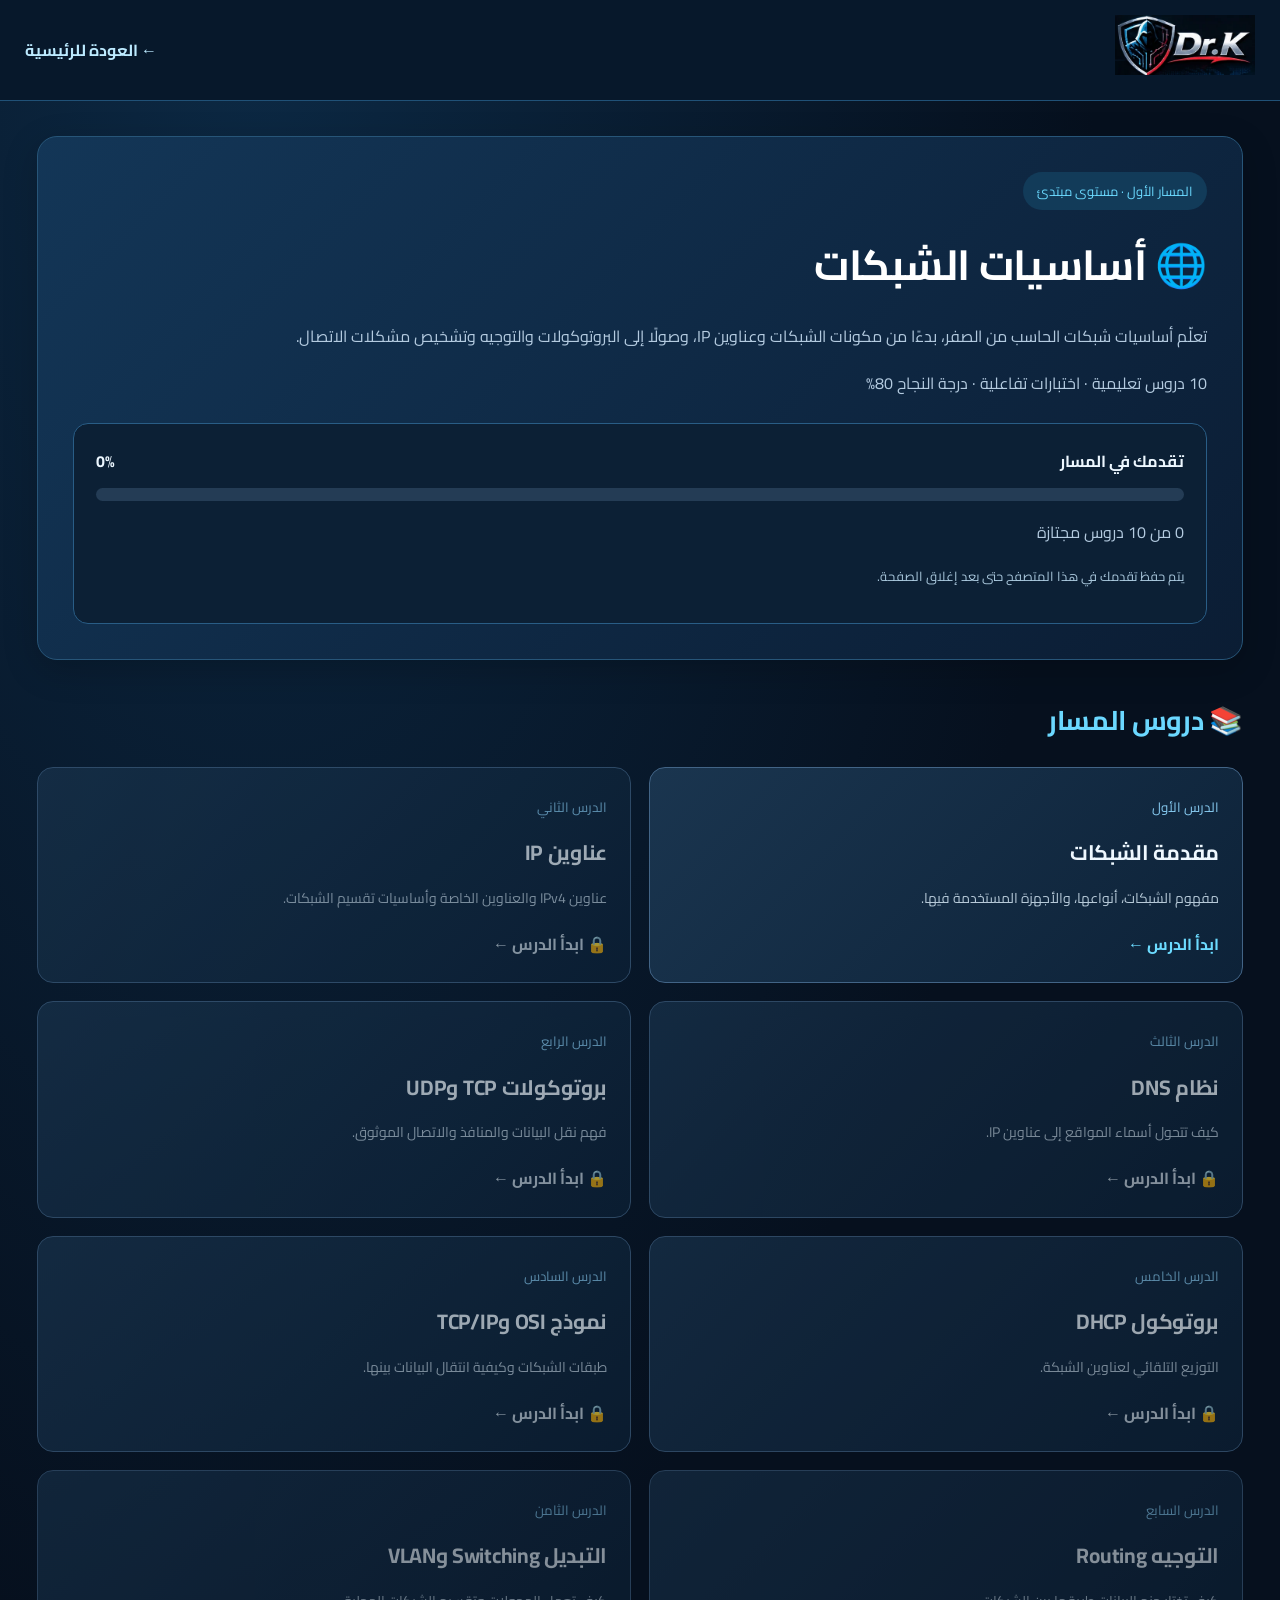
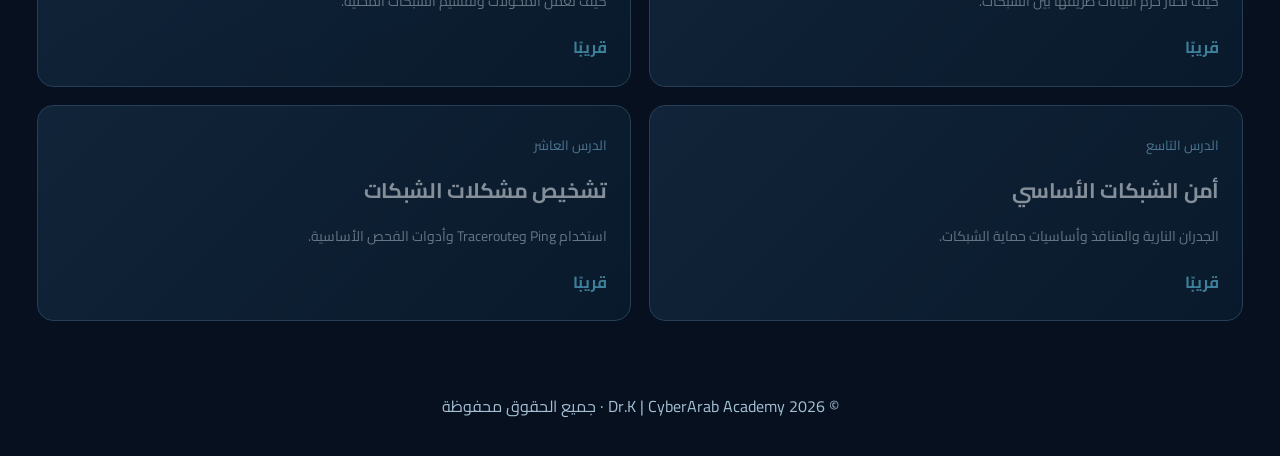
==== network-course.html @ d5e662fe "Create network-course.html" ====
<!doctype html>
<html lang="ar" dir="rtl">
<head>
  <meta charset="utf-8">
  <meta name="viewport" content="width=device-width,initial-scale=1">
  <meta name="description" content="مسار أساسيات الشبكات في أكاديمية سايبر عرب">
  <title>أساسيات الشبكات | CyberArab Academy</title>
  <link rel="stylesheet" href="theme.css">

  <style>
    * { box-sizing: border-box; }

    body {
      margin: 0;
      background: #071323;
      color: #eef8ff;
      font-family: Tahoma, Arial, sans-serif;
    }

    .course-header {
      display: flex;
      align-items: center;
      justify-content: space-between;
      flex-wrap: wrap;
      gap: 15px;
      max-width: 1450px;
      margin: auto;
      padding: 15px 25px;
      border-bottom: 1px solid #164a70;
    }

    .course-header img {
      width: 140px;
      height: auto;
    }

    .course-header a {
      color: #bceaff;
      text-decoration: none;
      font-weight: bold;
    }

    .container {
      max-width: 1250px;
      margin: 35px auto;
      padding: 0 22px;
    }

    .hero {
      padding: 35px;
      border: 1px solid #295d86;
      border-radius: 20px;
      background: linear-gradient(140deg,#0e2944,#071a2e);
    }

    .hero h1 {
      margin: 0 0 12px;
      font-size: clamp(28px,4vw,42px);
      color: #fff;
    }

    .hero p {
      color: #b4cbe0;
      line-height: 1.9;
    }

    .course-tag {
      display: inline-block;
      padding: 7px 14px;
      margin-bottom: 15px;
      background: #123b59;
      border-radius: 20px;
      color: #6bdaff;
      font-size: 13px;
    }

    .progress-panel {
      margin-top: 25px;
      padding: 22px;
      background: #0c2035;
      border: 1px solid #295d86;
      border-radius: 15px;
    }

    .progress-top {
      display: flex;
      justify-content: space-between;
      gap: 10px;
      flex-wrap: wrap;
      margin-bottom: 12px;
    }

    .progress-track {
      height: 13px;
      background: #243c55;
      border-radius: 20px;
      overflow: hidden;
    }

    .progress-fill {
      height: 100%;
      width: 0;
      background: linear-gradient(90deg,#067dce,#17d6ff);
      transition: width .3s;
    }

    .section-title {
      margin: 35px 0 20px;
      font-size: 27px;
    }

    .lessons {
      display: grid;
      grid-template-columns: repeat(2,minmax(0,1fr));
      gap: 18px;
    }

    .lesson-card {
      display: block;
      min-height: 185px;
      padding: 23px;
      text-decoration: none;
      color: #eef8ff;
      background: linear-gradient(135deg,#1a354f,#0d2238);
      border: 1px solid #426486;
      border-radius: 16px;
      transition: transform .2s,border-color .2s;
    }

    .lesson-card:hover {
      transform: translateY(-4px);
      border-color: #12c9ff;
    }

    .lesson-card small {
      color: #86c9ef;
    }

    .lesson-card h3 {
      margin: 12px 0;
      font-size: 21px;
    }

    .lesson-card p {
      color: #b6c9d8;
      line-height: 1.7;
      font-size: 14px;
    }

    .lesson-status {
      display: block;
      margin-top: 18px;
      color: #6cdbff;
      font-weight: bold;
    }

    .lesson-card.locked {
      opacity: .65;
      cursor: not-allowed;
    }

    .lesson-card.locked .lesson-status {
      color: #c6d4df;
    }

    .lesson-card.locked .lesson-status::before {
      content: "🔒 ";
    }

    .lesson-card.coming-soon {
      opacity: .55;
      cursor: not-allowed;
    }

    .footer {
      text-align: center;
      padding: 35px;
      color: #a4bfd4;
    }

    @media(max-width:700px) {
      .lessons {
        grid-template-columns: 1fr;
      }

      .hero {
        padding: 22px;
      }

      .container {
        margin-top: 20px;
      }
    }
  </style>
</head>

<body>

<header class="course-header">
  <a href="index.html">
    <img src="drk-logo.webp" alt="شعار الأكاديمية">
  </a>
  <a href="index.html">← العودة للرئيسية</a>
</header>

<main class="container">

  <section class="hero">
    <span class="course-tag">المسار الأول · مستوى مبتدئ</span>

    <h1>🌐 أساسيات الشبكات</h1>

    <p>
      تعلّم أساسيات شبكات الحاسب من الصفر،
      بدءًا من مكونات الشبكات وعناوين IP،
      وصولًا إلى البروتوكولات والتوجيه
      وتشخيص مشكلات الاتصال.
    </p>

    <p>10 دروس تعليمية · اختبارات تفاعلية · درجة النجاح 80%</p>

    <div class="progress-panel">
      <div class="progress-top">
        <strong>تقدمك في المسار</strong>
        <strong id="progress-percent">0%</strong>
      </div>

      <div class="progress-track">
        <div class="progress-fill" id="progress-fill"></div>
      </div>

      <p id="progress-count">0 من 10 دروس مجتازة</p>
      <p style="font-size:13px;color:#a9c7dc">
        يتم حفظ تقدمك في هذا المتصفح حتى بعد إغلاق الصفحة.
      </p>
    </div>
  </section>

  <h2 class="section-title">📚 دروس المسار</h2>

  <section class="lessons">

    <a class="lesson-card" data-lock="1" href="network-lesson.html">
      <small>الدرس الأول</small>
      <h3>مقدمة الشبكات</h3>
      <p>مفهوم الشبكات، أنواعها، والأجهزة المستخدمة فيها.</p>
      <span class="lesson-status">ابدأ الدرس ←</span>
    </a>

    <a class="lesson-card" data-lock="2" href="network-lesson-2.html">
      <small>الدرس الثاني</small>
      <h3>عناوين IP</h3>
      <p>عناوين IPv4 والعناوين الخاصة وأساسيات تقسيم الشبكات.</p>
      <span class="lesson-status">ابدأ الدرس ←</span>
    </a>

    <a class="lesson-card" data-lock="3" href="network-lesson-3.html">
      <small>الدرس الثالث</small>
      <h3>نظام DNS</h3>
      <p>كيف تتحول أسماء المواقع إلى عناوين IP.</p>
      <span class="lesson-status">ابدأ الدرس ←</span>
    </a>

    <a class="lesson-card" data-lock="4" href="network-lesson-4.html">
      <small>الدرس الرابع</small>
      <h3>بروتوكولات TCP وUDP</h3>
      <p>فهم نقل البيانات والمنافذ والاتصال الموثوق.</p>
      <span class="lesson-status">ابدأ الدرس ←</span>
    </a>

    <a class="lesson-card" data-lock="5" href="network-lesson-5.html">
      <small>الدرس الخامس</small>
      <h3>بروتوكول DHCP</h3>
      <p>التوزيع التلقائي لعناوين الشبكة.</p>
      <span class="lesson-status">ابدأ الدرس ←</span>
    </a>

    <a class="lesson-card" data-lock="6" href="network-lesson-6.html">
      <small>الدرس السادس</small>
      <h3>نموذج OSI وTCP/IP</h3>
      <p>طبقات الشبكات وكيفية انتقال البيانات بينها.</p>
      <span class="lesson-status">ابدأ الدرس ←</span>
    </a>

    <div class="lesson-card coming-soon">
      <small>الدرس السابع</small>
      <h3>التوجيه Routing</h3>
      <p>كيف تختار حزم البيانات طريقها بين الشبكات.</p>
      <span class="lesson-status">قريبًا</span>
    </div>

    <div class="lesson-card coming-soon">
      <small>الدرس الثامن</small>
      <h3>التبديل Switching وVLAN</h3>
      <p>كيف تعمل المحولات وتقسيم الشبكات المحلية.</p>
      <span class="lesson-status">قريبًا</span>
    </div>

    <div class="lesson-card coming-soon">
      <small>الدرس التاسع</small>
      <h3>أمن الشبكات الأساسي</h3>
      <p>الجدران النارية والمنافذ وأساسيات حماية الشبكات.</p>
      <span class="lesson-status">قريبًا</span>
    </div>

    <div class="lesson-card coming-soon">
      <small>الدرس العاشر</small>
      <h3>تشخيص مشكلات الشبكات</h3>
      <p>استخدام Ping وTraceroute وأدوات الفحص الأساسية.</p>
      <span class="lesson-status">قريبًا</span>
    </div>

  </section>

</main>

<footer class="footer">
  © 2026 Dr.K | CyberArab Academy · جميع الحقوق محفوظة
</footer>

<script src="academy.js" defer></script>

<script>
  document.addEventListener("DOMContentLoaded", () => {
    const totalLessons = 10;
    let completed = 0;

    for (let i = 1; i <= totalLessons; i++) {
      const saved = localStorage.getItem(
        "cyberarab_lesson" + i + "_score"
      );

      if (saved !== null && Number(saved) >= 16) {
        completed++;
      }
    }

    const percentage = Math.round(
      (completed / totalLessons) * 100
    );

    document.getElementById("progress-count").textContent =
      completed + " من " + totalLessons + " دروس مجتازة";

    document.getElementById("progress-percent").textContent =
      percentage + "%";

    document.getElementById("progress-fill").style.width =
      percentage + "%";
  });
</script>

</body>
</html>
---- theme.css ----
@import url('https://fonts.googleapis.com/css2?family=Cairo:wght@400;500;600;700;800;900&display=swap');
:root{--bg:#06101e;--panel:#0c2036;--panel2:#122d48;--text:#edf7ff;--muted:#a9c2da;--gold:#48caff;--accent:#12baff;--line:#285478;--green:#38e1ae}
*{box-sizing:border-box}html{scroll-behavior:smooth}body{background:radial-gradient(ellipse at 20% 0%,#0c2944 0%,#06101e 58%)!important;color:#edf7ff!important;font-family:'Cairo',Tahoma,Arial,sans-serif!important;line-height:1.9}a{color:#5dd6ff}a:hover{color:#fff}button,.btn,.start-btn{cursor:pointer;transition:transform .2s,box-shadow .2s}button:hover,.btn:hover,.start-btn:hover{transform:translateY(-2px);box-shadow:0 0 18px #0bbcff44}header{background:#07182b!important;border-bottom:1px solid #205177!important}header strong{color:#8cddff!important}h1,h2,h3{letter-spacing:-.3px}h2,.block h2,.unit h2{color:#6bd8ff!important}.hero,.block,.unit,.sidebar,.toc,.course,.diagram{border-color:#275578!important;box-shadow:0 10px 35px #0003}.hero{background:linear-gradient(135deg,#133657,#0b1d34)!important}.block,.unit,.sidebar,.toc{background:#0d2239!important}.pill{border:1px solid #357ba5!important;background:#153754!important;color:#d9f4ff!important}.example,.note{border-right-color:#21c4ff!important}button,#grade,#retry,#reset{background:linear-gradient(130deg,#0476bd,#08baf5)!important;color:white!important;border:1px solid #60d5ff!important;border-radius:10px!important;padding:10px 18px!important}input[type=radio]{accent-color:#17c6ff}a:focus-visible,button:focus-visible{outline:3px solid #6ee7ff;outline-offset:3px}.drk-top{position:relative;z-index:10;display:flex;align-items:center;justify-content:space-between;gap:18px;padding:9px max(22px,calc((100vw - 1320px)/2));background:#030e1d;border-bottom:1px solid #17486d;flex-wrap:wrap}.drk-brand{display:flex;align-items:center;gap:13px;text-decoration:none;color:white}.drk-brand img{width:142px;height:65px;object-fit:contain;object-position:left}.drk-brand b{font-size:17px;line-height:1.4}.drk-brand small{display:block;color:#9cc4dd;font-size:12px}.drk-nav{display:flex;align-items:center;gap:8px;flex-wrap:wrap}.drk-nav a{color:#d8efff;text-decoration:none;border:1px solid transparent;padding:7px 13px;border-radius:9px;font-size:13px;font-weight:700}.drk-nav a:hover,.drk-nav a.active{border-color:#16bfff;background:#0d365a;color:white}.drk-crumb{padding:10px max(22px,calc((100vw - 1320px)/2));color:#a7d8f1;background:#081b30;font-size:13px}.drk-crumb a{text-decoration:none}.drk-status{display:inline-flex;gap:8px;align-items:center;background:#0a3046;border:1px solid #20799c;padding:6px 14px;border-radius:20px;color:#93e6ff;font-size:13px}.drk-next{display:inline-block;margin:12px 0;padding:12px 22px;border-radius:11px;background:linear-gradient(110deg,#0278bf,#08b4f3);text-decoration:none;color:white!important;font-weight:800}.drk-next.locked{background:#18314a;color:#a3b7c9!important;border:1px solid #45637c;cursor:not-allowed}.drk-end{max-width:1100px;margin:24px auto;padding:22px;border:1px solid #285478;background:#0b2037;border-radius:16px;text-align:center}.drk-footer{text-align:center;padding:30px;color:#94b3ca;border-top:1px solid #1d4565;margin-top:36px}#score,#result{font-weight:800} @media(max-width:760px){.drk-top{justify-content:center;text-align:center}.drk-brand img{width:110px;height:52px}.drk-nav{justify-content:center}.drk-nav a{padding:5px 8px;font-size:12px}.shell,.layout{display:block!important;padding:15px!important}.sidebar,.toc{position:static!important;margin-bottom:18px!important}.hero,.block,.unit{padding:19px!important}.drk-brand b{font-size:14px}}
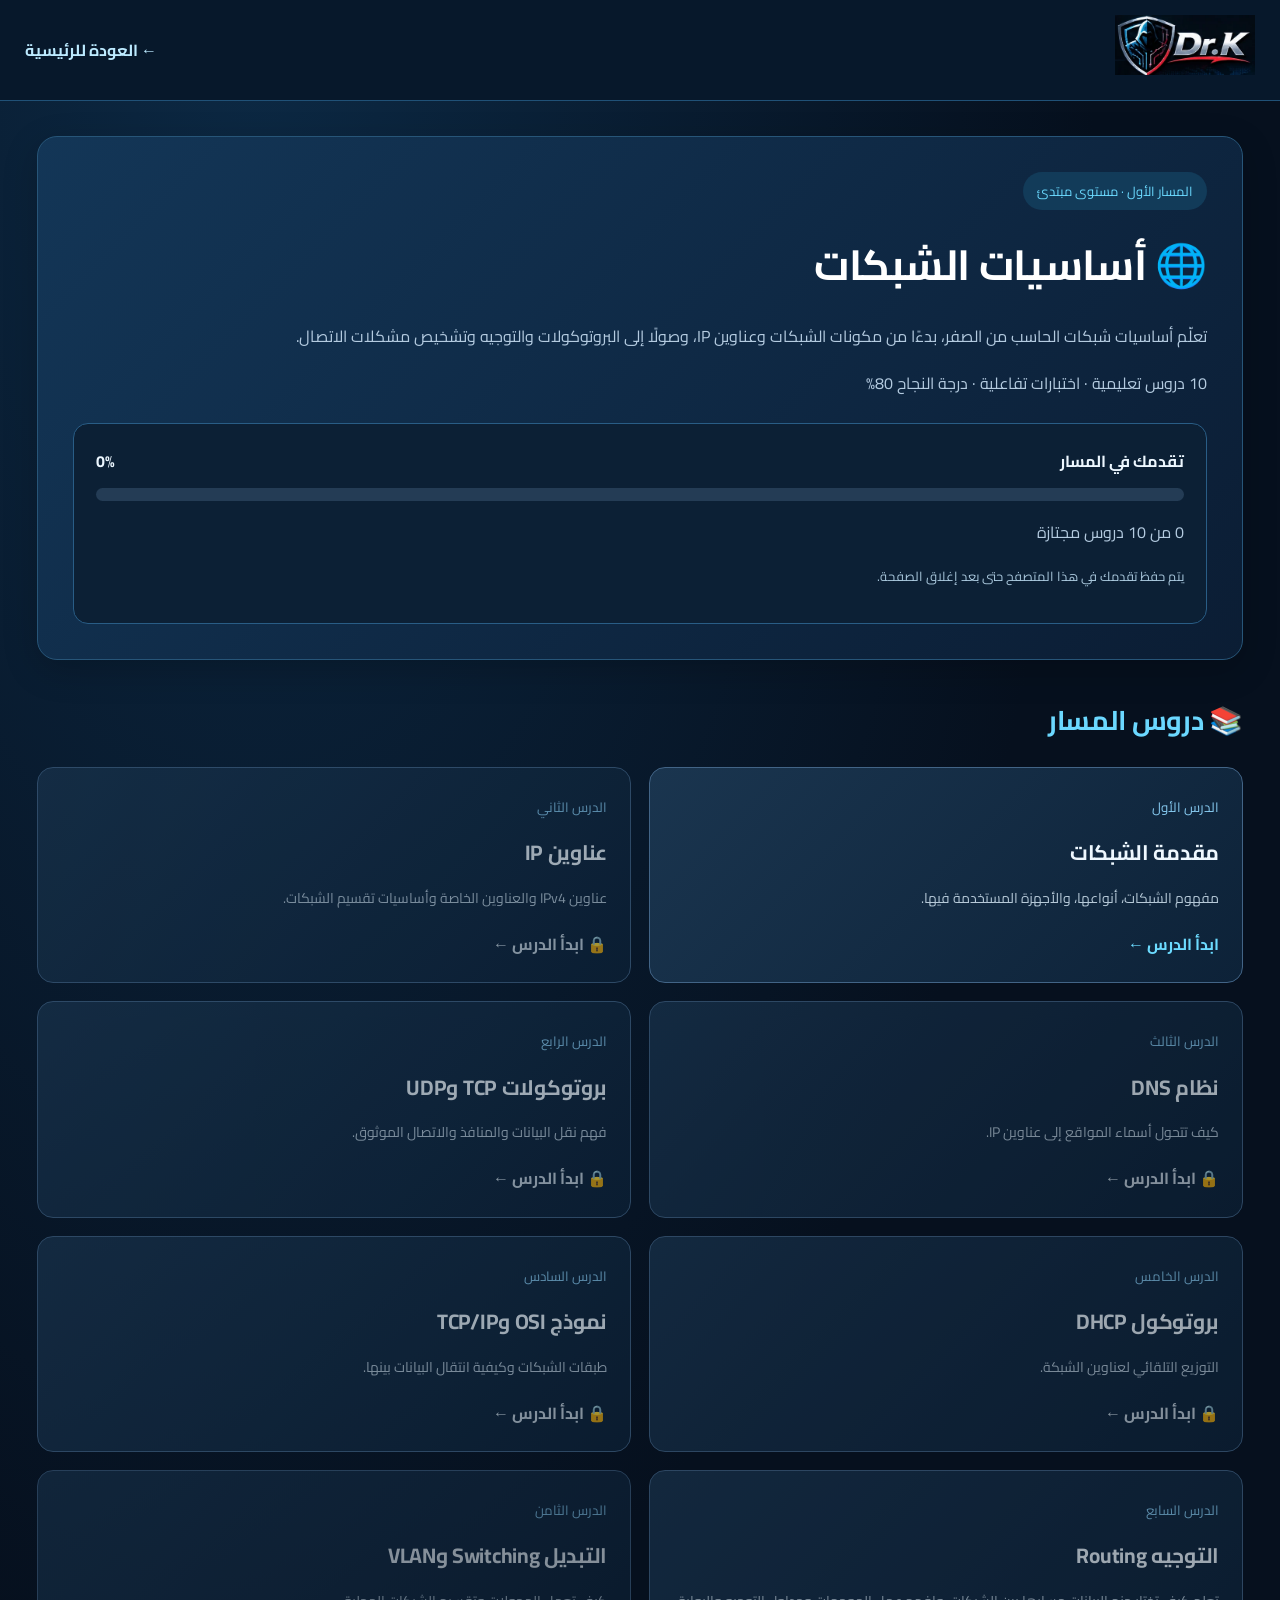
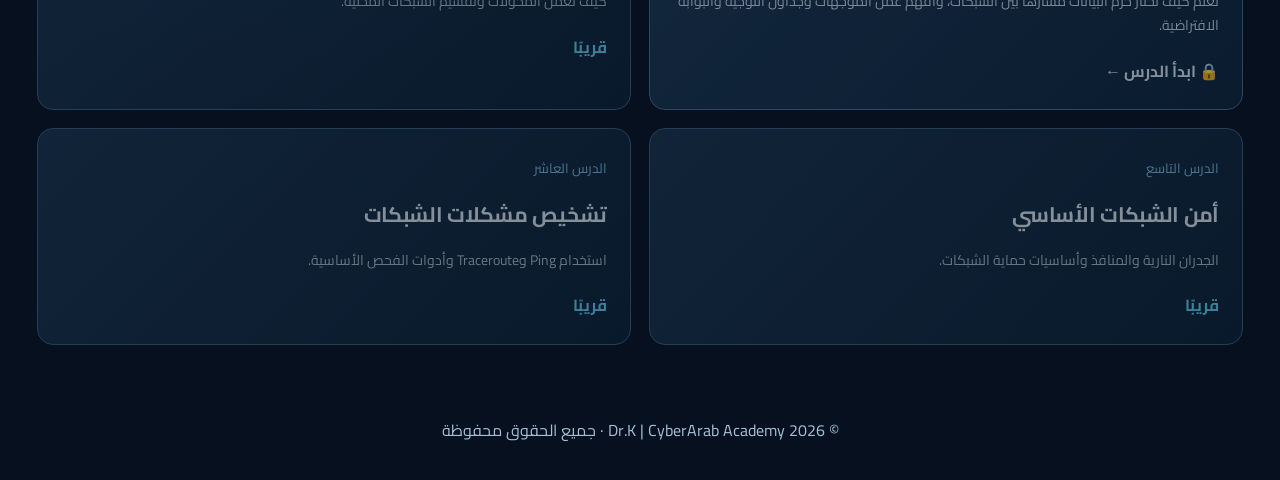
==== commit 21cab999: "Update network-course.html" ====
--- a/network-course.html
+++ b/network-course.html
@@ -283,12 +283,14 @@
       <span class="lesson-status">ابدأ الدرس ←</span>
     </a>
 
-    <div class="lesson-card coming-soon">
-      <small>الدرس السابع</small>
-      <h3>التوجيه Routing</h3>
-      <p>كيف تختار حزم البيانات طريقها بين الشبكات.</p>
-      <span class="lesson-status">قريبًا</span>
-    </div>
+    
+<a class="lesson-card" data-lock="7" href="network-lesson-7.html">
+  <small>الدرس السابع</small>
+  <h3>التوجيه Routing</h3>
+  <p>تعلم كيف تختار حزم البيانات مسارها بين الشبكات، وافهم عمل الموجهات وجداول التوجيه والبوابة الافتراضية.</p>
+  <span class="lesson-status">ابدأ الدرس ←</span>
+</a>
+
 
     <div class="lesson-card coming-soon">
       <small>الدرس الثامن</small>
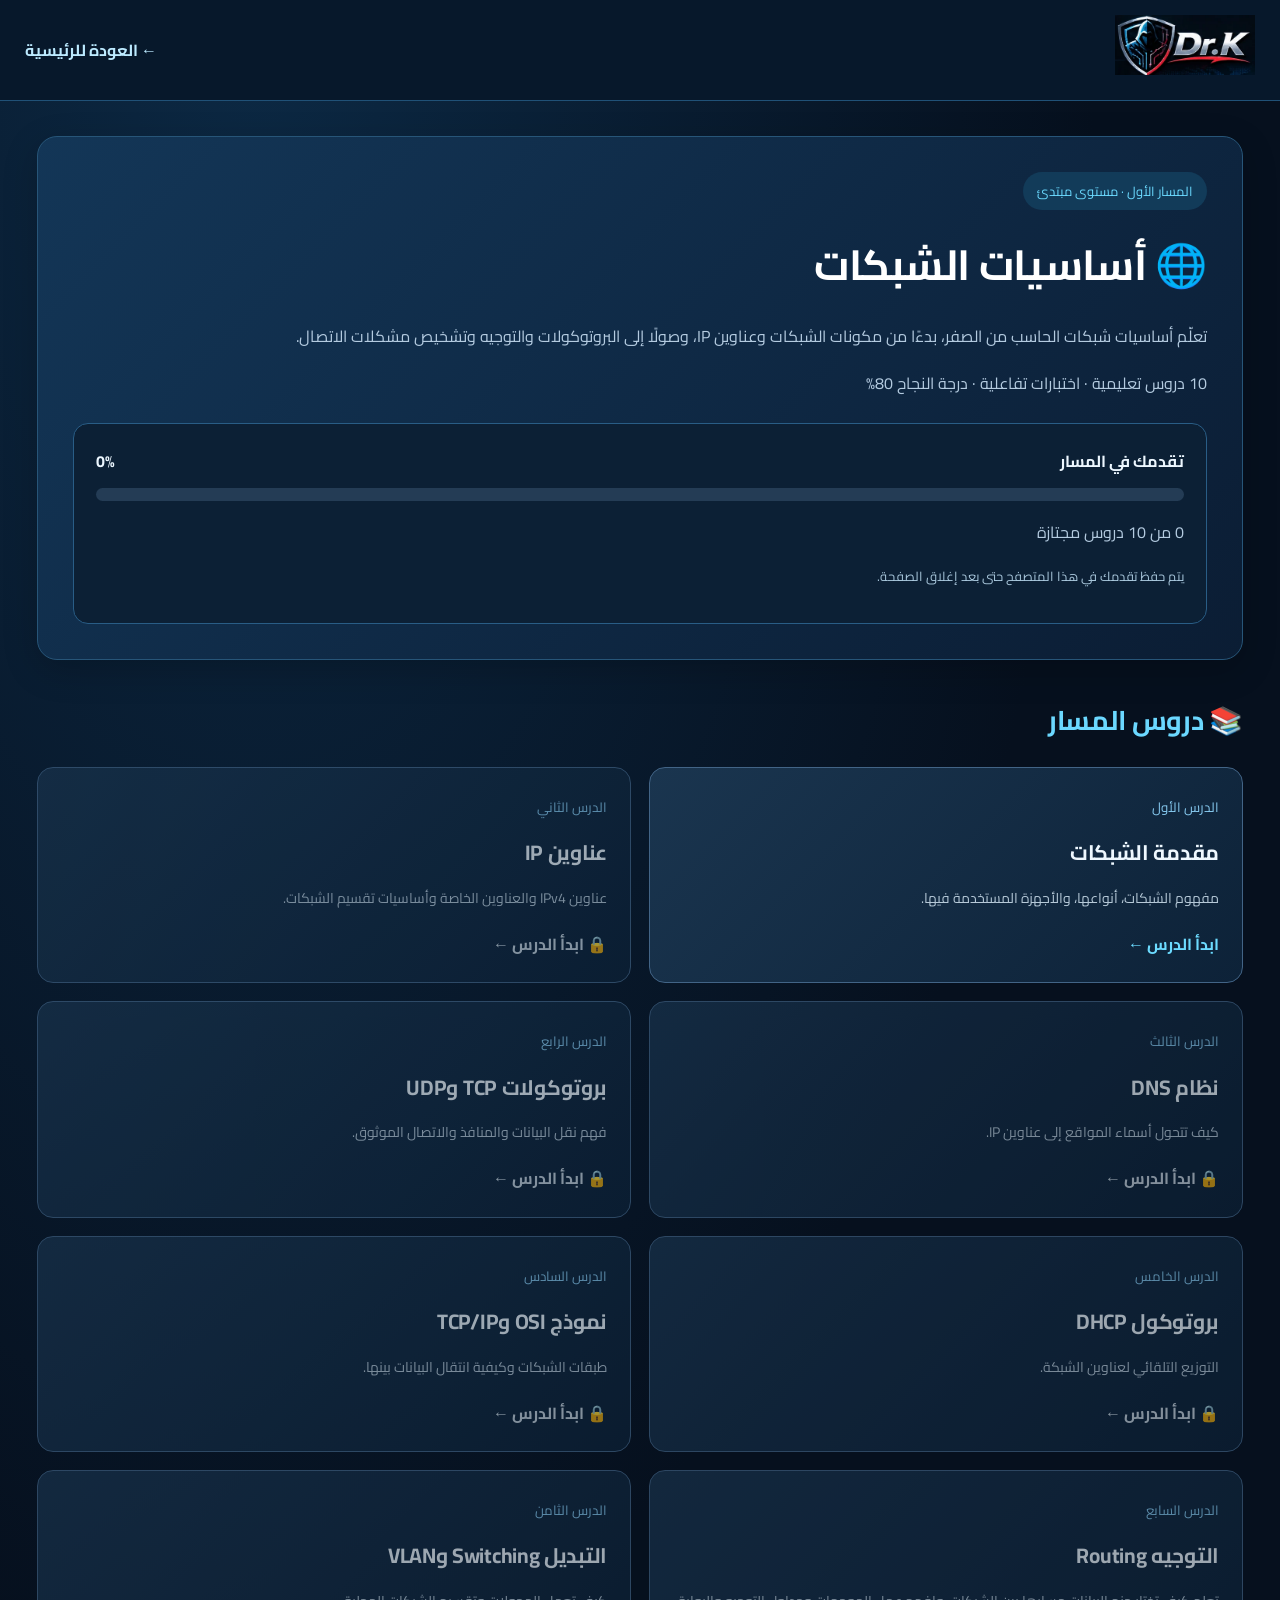
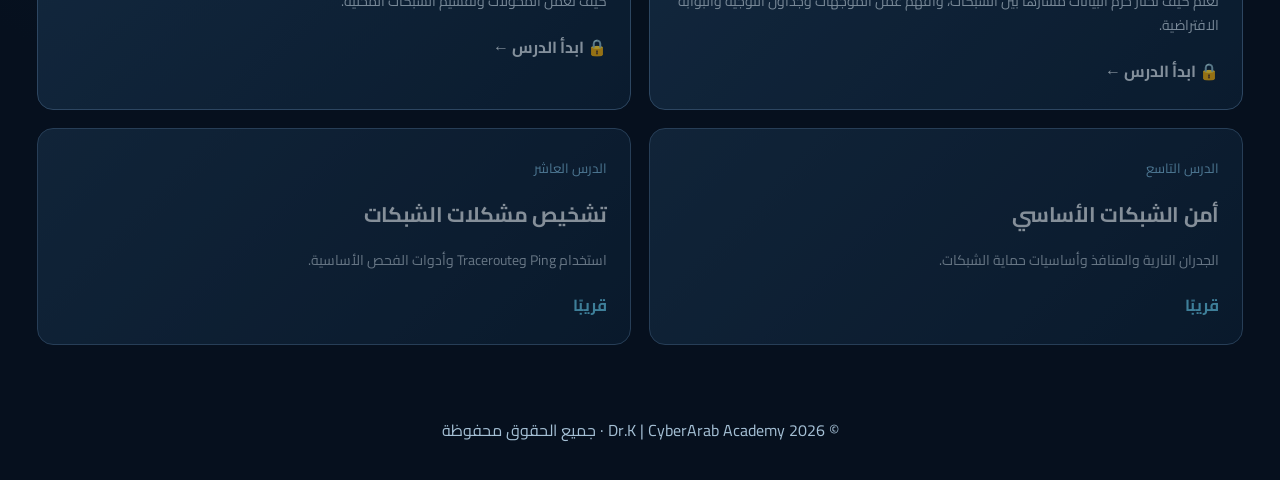
==== commit 3d2ff0bc: "Update network-course.html" ====
--- a/network-course.html
+++ b/network-course.html
@@ -292,12 +292,14 @@
 </a>
 
 
-    <div class="lesson-card coming-soon">
-      <small>الدرس الثامن</small>
-      <h3>التبديل Switching وVLAN</h3>
-      <p>كيف تعمل المحولات وتقسيم الشبكات المحلية.</p>
-      <span class="lesson-status">قريبًا</span>
-    </div>
+  
+<a class="lesson-card" data-lock="8" href="network-lesson-8.html">
+  <small>الدرس الثامن</small>
+  <h3>التبديل Switching وVLAN</h3>
+  <p>كيف تعمل المحولات وتقسيم الشبكات المحلية.</p>
+  <span class="lesson-status">ابدأ الدرس ←</span>
+</a>
+
 
     <div class="lesson-card coming-soon">
       <small>الدرس التاسع</small>
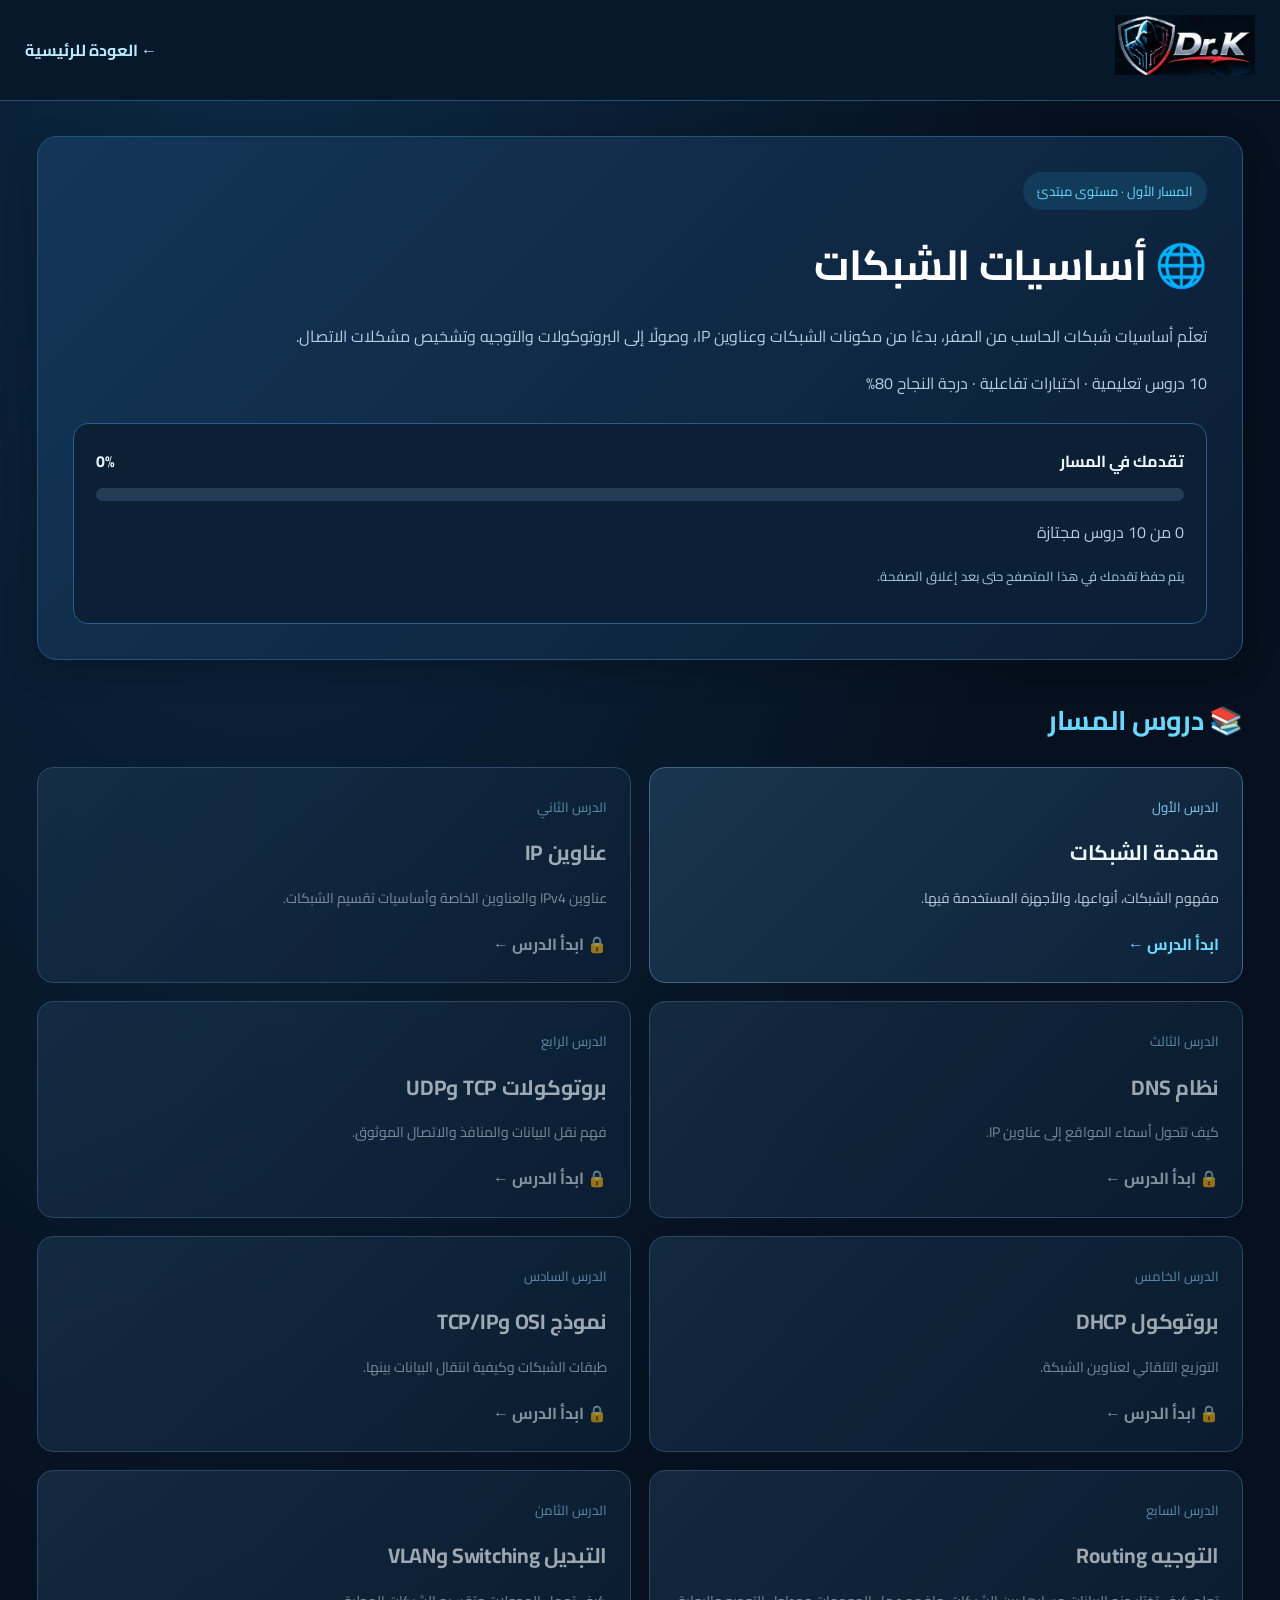
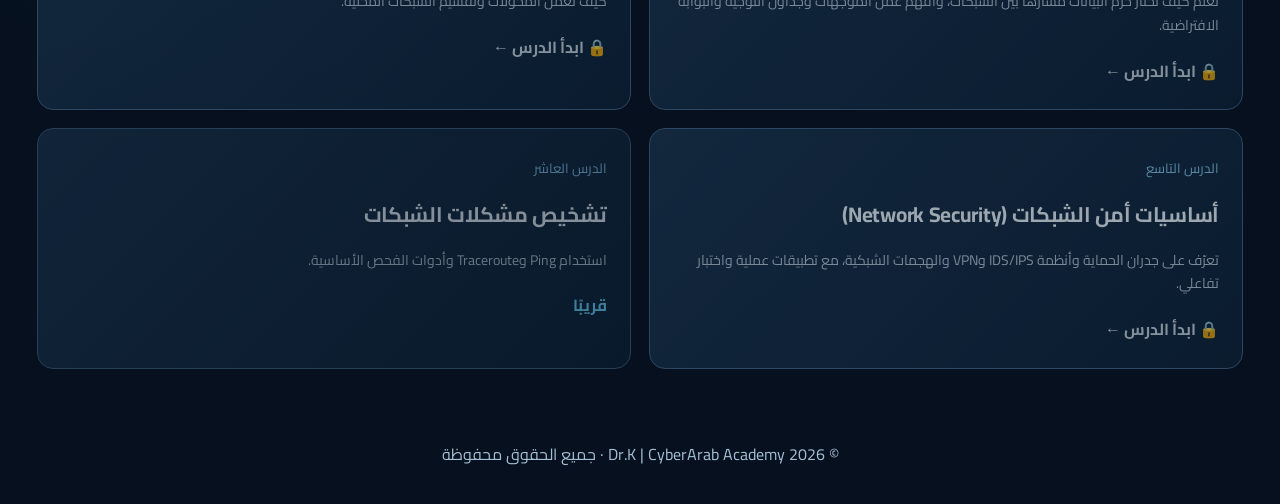
==== commit b22102a6: "Update network-course.html" ====
--- a/network-course.html
+++ b/network-course.html
@@ -1,4 +1,3 @@
-
 <!doctype html>
 <html lang="ar" dir="rtl">
 <head>
@@ -301,12 +300,14 @@
 </a>
 
 
-    <div class="lesson-card coming-soon">
-      <small>الدرس التاسع</small>
-      <h3>أمن الشبكات الأساسي</h3>
-      <p>الجدران النارية والمنافذ وأساسيات حماية الشبكات.</p>
-      <span class="lesson-status">قريبًا</span>
-    </div>
+   
+<a class="lesson-card" data-lock="9" href="network-lesson-9.html">
+  <small>الدرس التاسع</small>
+  <h3>أساسيات أمن الشبكات (Network Security)</h3>
+  <p>تعرّف على جدران الحماية وأنظمة IDS/IPS وVPN والهجمات الشبكية، مع تطبيقات عملية واختبار تفاعلي.</p>
+  <span class="lesson-status">ابدأ الدرس ←</span>
+</a>
+
 
     <div class="lesson-card coming-soon">
       <small>الدرس العاشر</small>
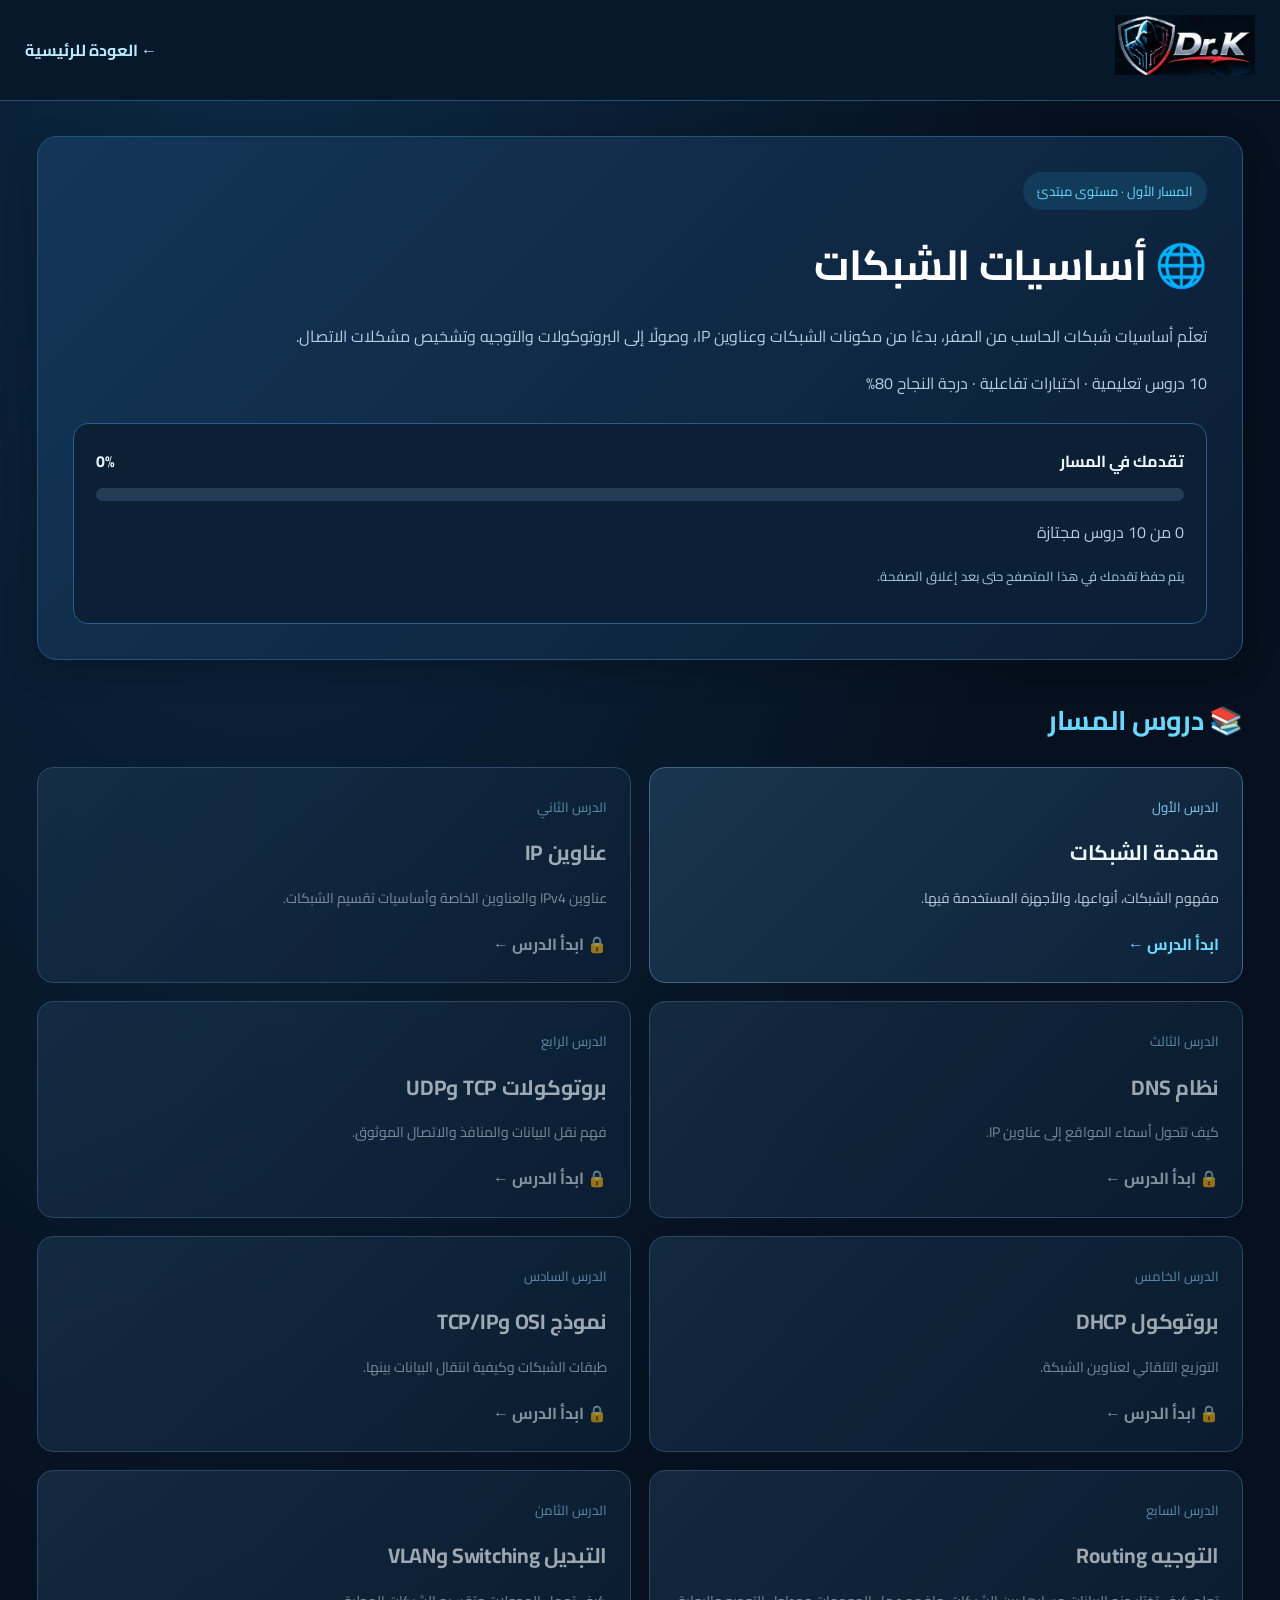
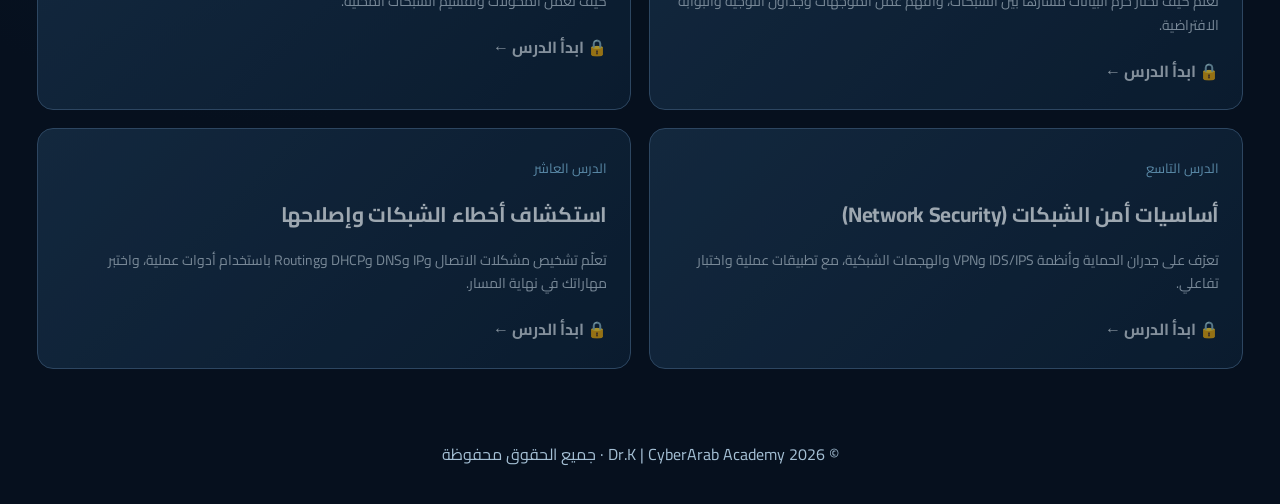
==== commit 54a7b394: "Update network-course.html" ====
--- a/network-course.html
+++ b/network-course.html
@@ -309,12 +309,14 @@
 </a>
 
 
-    <div class="lesson-card coming-soon">
-      <small>الدرس العاشر</small>
-      <h3>تشخيص مشكلات الشبكات</h3>
-      <p>استخدام Ping وTraceroute وأدوات الفحص الأساسية.</p>
-      <span class="lesson-status">قريبًا</span>
-    </div>
+   
+<a class="lesson-card" data-lock="10" href="network-lesson-10.html">
+  <small>الدرس العاشر</small>
+  <h3>استكشاف أخطاء الشبكات وإصلاحها</h3>
+  <p>تعلّم تشخيص مشكلات الاتصال وIP وDNS وDHCP وRouting باستخدام أدوات عملية، واختبر مهاراتك في نهاية المسار.</p>
+  <span class="lesson-status">ابدأ الدرس ←</span>
+</a>
+
 
   </section>
 
